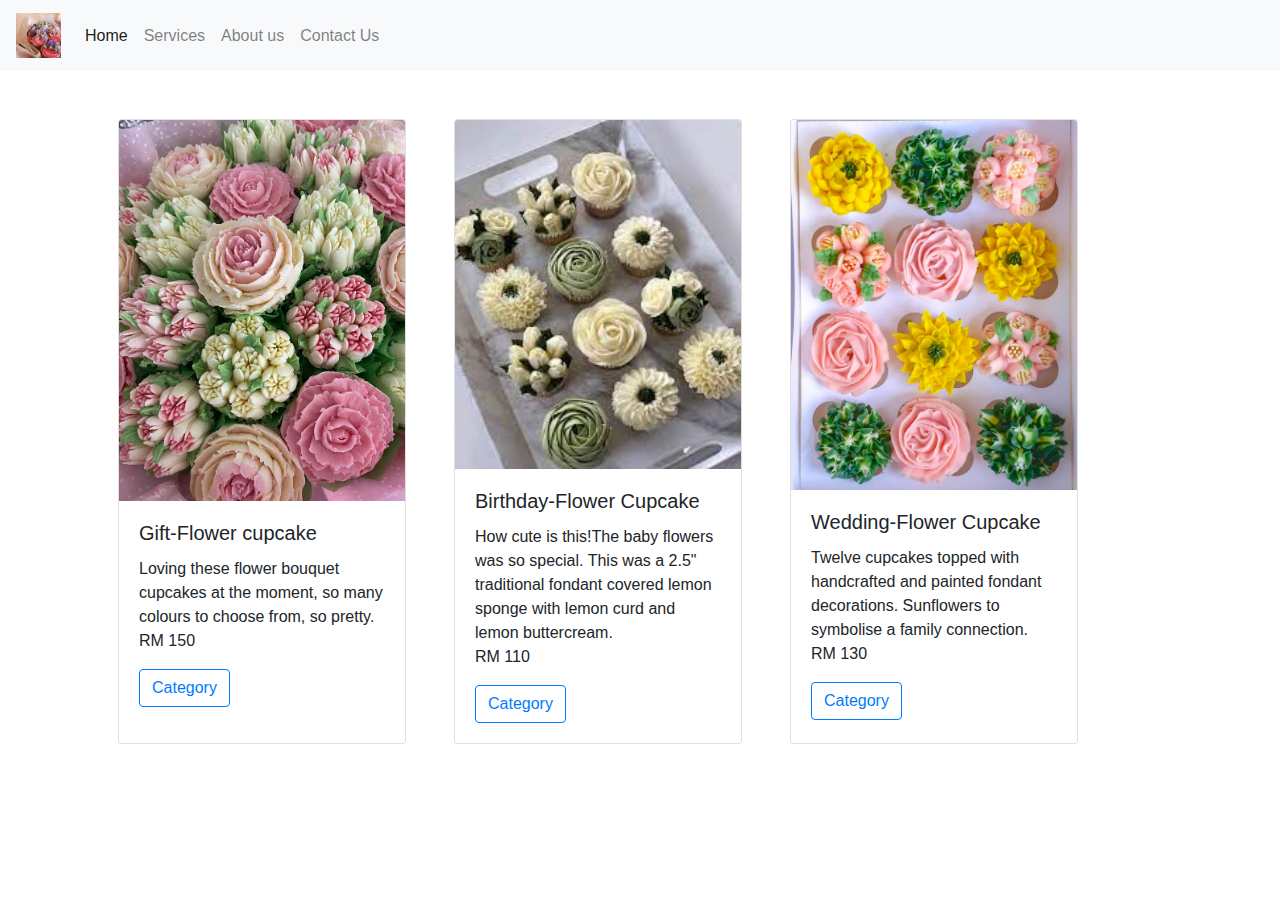
==== index.html @ dc2ddc43 "first commit" ====
<!doctype html>
<html lang="en">
  <head>
    <title>Beauty Flower Cupcake</title>
    <meta charset="utf-8">
    <meta name="viewport" content="width=device-width, initial-scale=1, shrink-to-fit=no">

    <link rel="stylesheet" href="https://stackpath.bootstrapcdn.com/bootstrap/4.3.1/css/bootstrap.min.css" integrity="sha384-ggOyR0iXCbMQv3Xipma34MD+dH/1fQ784/j6cY/iJTQUOhcWr7x9JvoRxT2MZw1T" crossorigin="anonymous">
    <link rel="stylesheet" href="https://cdnjs.cloudflare.com/ajax/libs/font-awesome/6.5.1/css/all.min.css">
  </head>
  <body>

    <nav class="navbar navbar-expand-lg navbar-light bg-light">
        <a class="navbar-brand" href="#"><img src="./assets/logo.jpeg" width="45px"></a>
        <button class="navbar-toggler" type="button" data-toggle="collapse" data-target="#navbarNav" aria-controls="navbarNav" aria-expanded="false" aria-label="Toggle navigation">
          <span class="navbar-toggler-icon"></span>
        </button>
        <div class="collapse navbar-collapse ml-auto" id="navbarNav">
          <ul class="navbar-nav">
            <li class="nav-item active">
              <a class="nav-link" href="index.html">Home <span class="sr-only">(current)</span></a>
            </li>
            <li class="nav-item">
              <a class="nav-link" href="service.html">Services</a>
            </li>
            <li class="nav-item">
              <a class="nav-link" href="aboutus.html">About us</a>
            </li>
            <li class="nav-item">
                <a class="nav-link" href="contactus.html">Contact Us</a>
            </li>
          </ul>
        </div>
      </nav>

<div class ="bg-image"
style="background-image: url('https://cakesbylynn.co.za/wp-content/uploads/2021/05/floral_cupcakes_3.png'); height: 50vh; background-size: cover;">

<div class="container">
    <div class="row">
      <div class="card ml-5 mt-5" style="width: 18rem;">
        <img class="card-img-top" src="./assets/cupcake-bouquets.jpg" alt="Card image cap">
        <div class="card-body">
          <h5 class="card-title">Gift-Flower cupcake</h5>
          <p class="card-text">Loving these flower bouquet cupcakes at the moment, so many colours to choose from, so pretty.<br />RM 150</p>
          <a href="gift.html" class="btn btn-outline-primary">Category</a>
        </div>
      </div>
      <div class="card  ml-5 mt-5" style="width: 18rem;">
        <img class="card-img-top" src="./assets/cupcake.jpeg" alt="Card image cap">
        <div class="card-body">
          <h5 class="card-title">Birthday-Flower Cupcake</h5>
          <p class="card-text">How cute is this!The baby flowers was so special. This was a 2.5" traditional fondant covered lemon sponge with lemon curd and lemon buttercream.<br />RM 110</p>
          <a href="birthday.html" class="btn btn-outline-primary">Category</a>
        </div>
      </div>
      <div class="card  ml-5 mt-5" style="width: 18rem;">
        <img class="card-img-top" src="./assets/flower-cupcake.jpg" alt="Card image cap">
        <div class="card-body">
          <h5 class="card-title">Wedding-Flower Cupcake</h5>
          <p class="card-text">Twelve cupcakes topped with handcrafted and painted fondant decorations. Sunflowers to symbolise a family connection.<br />RM 130</p>
          <a href="wedding.html" class="btn btn-outline-primary">Category</a>
        </div>
      </div>
    </div>
</div>
</div>

    <script src="https://code.jquery.com/jquery-3.3.1.slim.min.js" integrity="sha384-q8i/X+965DzO0rT7abK41JStQIAqVgRVzpbzo5smXKp4YfRvH+8abtTE1Pi6jizo" crossorigin="anonymous"></script>
    <script src="https://cdnjs.cloudflare.com/ajax/libs/popper.js/1.14.7/umd/popper.min.js" integrity="sha384-UO2eT0CpHqdSJQ6hJty5KVphtPhzWj9WO1clHTMGa3JDZwrnQq4sF86dIHNDz0W1" crossorigin="anonymous"></script>
    <script src="https://stackpath.bootstrapcdn.com/bootstrap/4.3.1/js/bootstrap.min.js" integrity="sha384-JjSmVgyd0p3pXB1rRibZUAYoIIy6OrQ6VrjIEaFf/nJGzIxFDsf4x0xIM+B07jRM" crossorigin="anonymous"></script>
  </body>
</html>
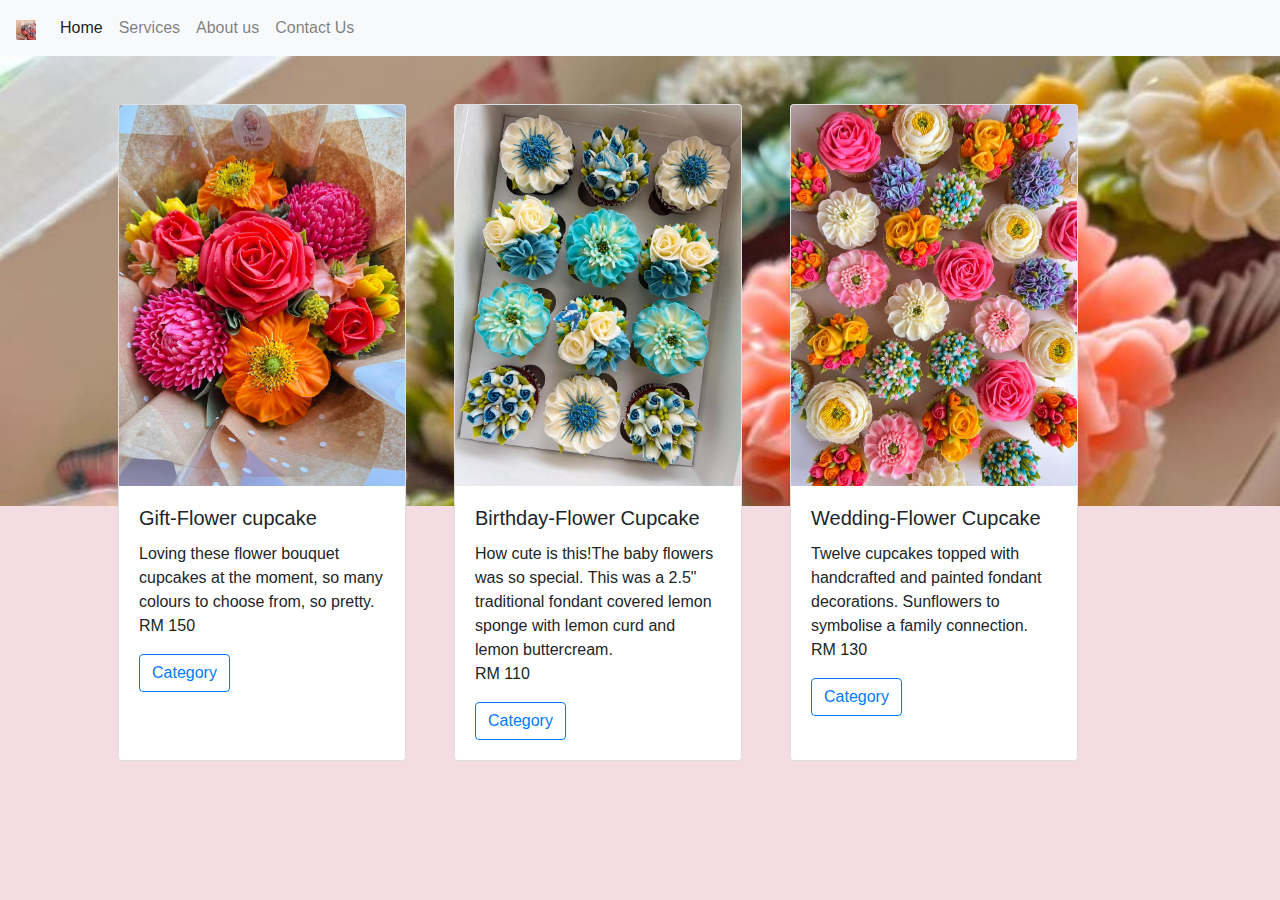
==== commit a699c9fb: "update css style for aboutus, checkout and main page" ====
--- a/index.html
+++ b/index.html
@@ -7,11 +7,16 @@
 
     <link rel="stylesheet" href="https://stackpath.bootstrapcdn.com/bootstrap/4.3.1/css/bootstrap.min.css" integrity="sha384-ggOyR0iXCbMQv3Xipma34MD+dH/1fQ784/j6cY/iJTQUOhcWr7x9JvoRxT2MZw1T" crossorigin="anonymous">
     <link rel="stylesheet" href="https://cdnjs.cloudflare.com/ajax/libs/font-awesome/6.5.1/css/all.min.css">
+    <style>
+    body{
+      background-color: rgb(244, 220, 227);
+    }
+    </style>
   </head>
   <body>
 
     <nav class="navbar navbar-expand-lg navbar-light bg-light">
-        <a class="navbar-brand" href="#"><img src="./assets/logo.jpeg" width="45px"></a>
+        <a class="navbar-brand" href="#"><img src="./assets/logo.jpeg" width="20px"></a>
         <button class="navbar-toggler" type="button" data-toggle="collapse" data-target="#navbarNav" aria-controls="navbarNav" aria-expanded="false" aria-label="Toggle navigation">
           <span class="navbar-toggler-icon"></span>
         </button>
@@ -34,12 +39,12 @@
       </nav>
 
 <div class ="bg-image"
-style="background-image: url('https://cakesbylynn.co.za/wp-content/uploads/2021/05/floral_cupcakes_3.png'); height: 50vh; background-size: cover;">
+style="background-image: url('./assets/hero.jpg'); height: 50vh; background-size: cover;">
 
 <div class="container">
     <div class="row">
       <div class="card ml-5 mt-5" style="width: 18rem;">
-        <img class="card-img-top" src="./assets/cupcake-bouquets.jpg" alt="Card image cap">
+        <img class="card-img-top" src="./assets/hero1.jpg" alt="Card image cap">
         <div class="card-body">
           <h5 class="card-title">Gift-Flower cupcake</h5>
           <p class="card-text">Loving these flower bouquet cupcakes at the moment, so many colours to choose from, so pretty.<br />RM 150</p>
@@ -47,7 +52,7 @@
         </div>
       </div>
       <div class="card  ml-5 mt-5" style="width: 18rem;">
-        <img class="card-img-top" src="./assets/cupcake.jpeg" alt="Card image cap">
+        <img class="card-img-top" src="./assets/hero2.jpg" alt="Card image cap">
         <div class="card-body">
           <h5 class="card-title">Birthday-Flower Cupcake</h5>
           <p class="card-text">How cute is this!The baby flowers was so special. This was a 2.5" traditional fondant covered lemon sponge with lemon curd and lemon buttercream.<br />RM 110</p>
@@ -55,7 +60,7 @@
         </div>
       </div>
       <div class="card  ml-5 mt-5" style="width: 18rem;">
-        <img class="card-img-top" src="./assets/flower-cupcake.jpg" alt="Card image cap">
+        <img class="card-img-top" src="./assets/hero3.jpg" alt="Card image cap">
         <div class="card-body">
           <h5 class="card-title">Wedding-Flower Cupcake</h5>
           <p class="card-text">Twelve cupcakes topped with handcrafted and painted fondant decorations. Sunflowers to symbolise a family connection.<br />RM 130</p>
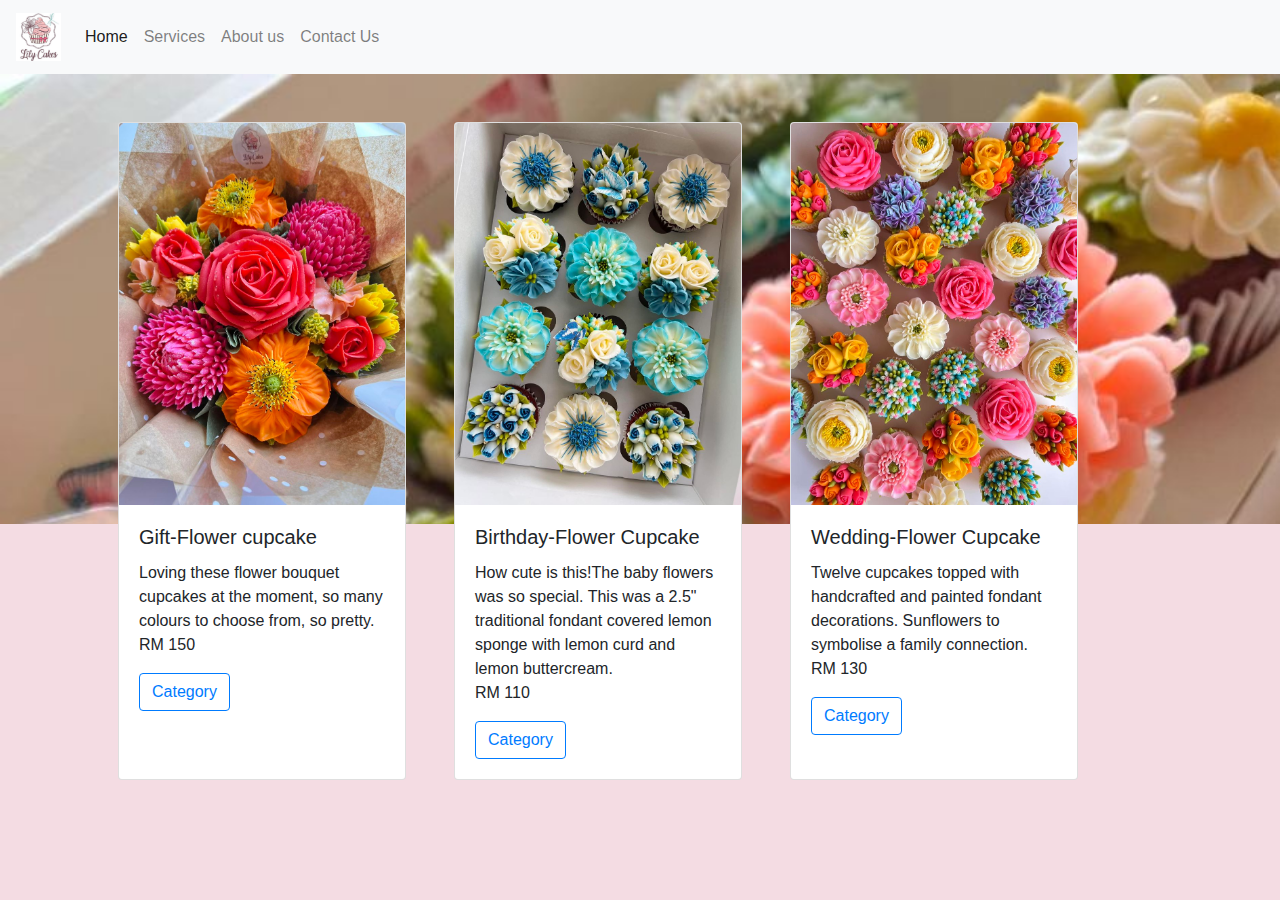
==== commit 53fb15da: "change logo image and done update for about us page" ====
--- a/index.html
+++ b/index.html
@@ -16,7 +16,7 @@
   <body>
 
     <nav class="navbar navbar-expand-lg navbar-light bg-light">
-        <a class="navbar-brand" href="#"><img src="./assets/logo.jpeg" width="20px"></a>
+        <a class="navbar-brand" href="#"><img src="./assets/logo.jpg" width="45px"></a>
         <button class="navbar-toggler" type="button" data-toggle="collapse" data-target="#navbarNav" aria-controls="navbarNav" aria-expanded="false" aria-label="Toggle navigation">
           <span class="navbar-toggler-icon"></span>
         </button>
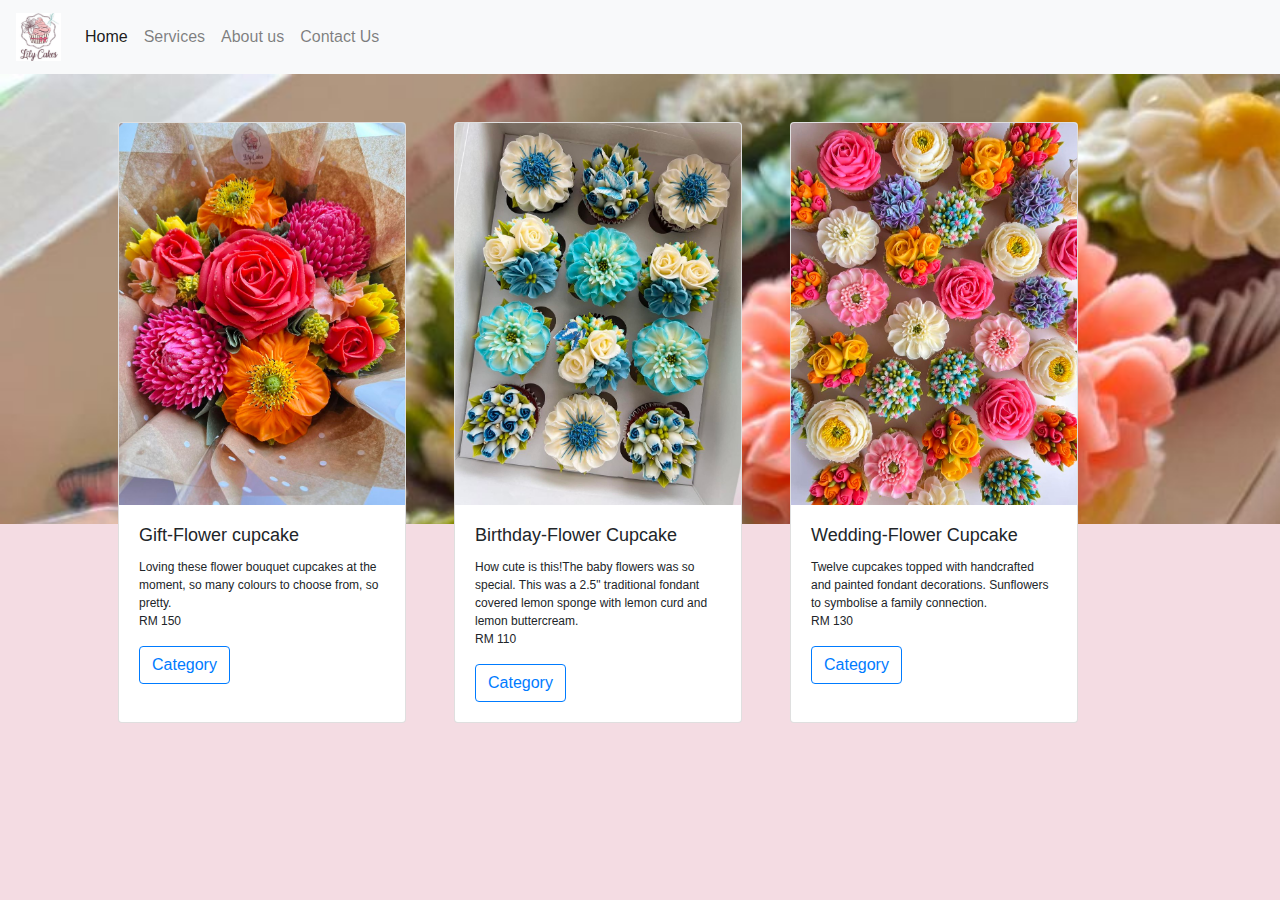
==== commit 26671c2e: "update checkout page" ====
--- a/index.html
+++ b/index.html
@@ -10,6 +10,12 @@
     <style>
     body{
       background-color: rgb(244, 220, 227);
+    }
+    h5{
+      font-size: 18px;
+    }
+    p{
+      font-size: 12px;
     }
     </style>
   </head>
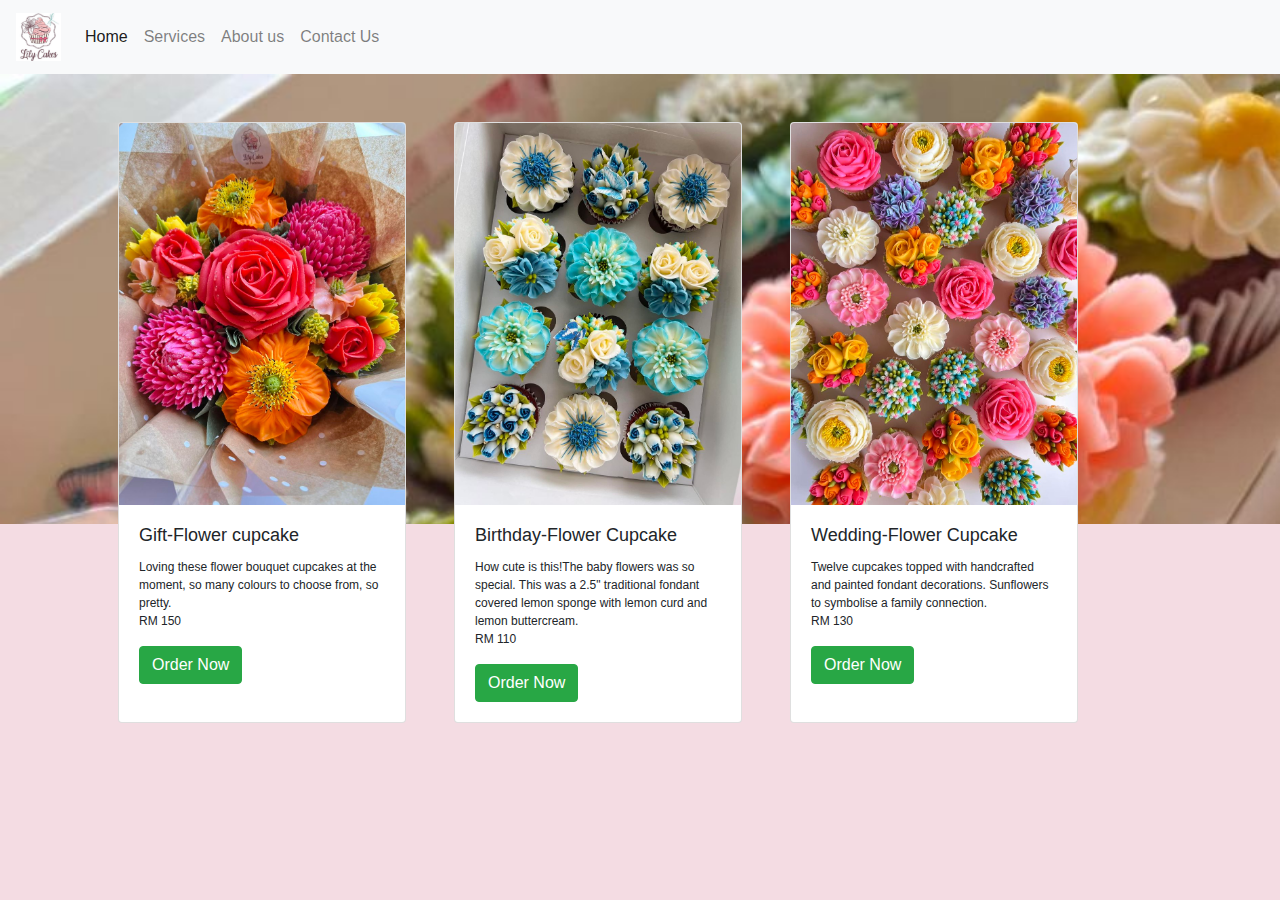
==== commit b9123749: "delete unimportant page" ====
--- a/index.html
+++ b/index.html
@@ -54,7 +54,9 @@
         <div class="card-body">
           <h5 class="card-title">Gift-Flower cupcake</h5>
           <p class="card-text">Loving these flower bouquet cupcakes at the moment, so many colours to choose from, so pretty.<br />RM 150</p>
-          <a href="gift.html" class="btn btn-outline-primary">Category</a>
+          <button type="button" class="btn btn-success" data-toggle="modal" data-target="#cartModal">
+            Order Now
+          </button> 
         </div>
       </div>
       <div class="card  ml-5 mt-5" style="width: 18rem;">
@@ -62,7 +64,9 @@
         <div class="card-body">
           <h5 class="card-title">Birthday-Flower Cupcake</h5>
           <p class="card-text">How cute is this!The baby flowers was so special. This was a 2.5" traditional fondant covered lemon sponge with lemon curd and lemon buttercream.<br />RM 110</p>
-          <a href="birthday.html" class="btn btn-outline-primary">Category</a>
+          <button type="button" class="btn btn-success" data-toggle="modal" data-target="#cartModal">
+            Order Now
+          </button> 
         </div>
       </div>
       <div class="card  ml-5 mt-5" style="width: 18rem;">
@@ -70,13 +74,74 @@
         <div class="card-body">
           <h5 class="card-title">Wedding-Flower Cupcake</h5>
           <p class="card-text">Twelve cupcakes topped with handcrafted and painted fondant decorations. Sunflowers to symbolise a family connection.<br />RM 130</p>
-          <a href="wedding.html" class="btn btn-outline-primary">Category</a>
+          <button type="button" class="btn btn-success" data-toggle="modal" data-target="#cartModal">
+            Order Now
+          </button> 
         </div>
       </div>
     </div>
 </div>
 </div>
 
+
+  <!--Shopping Cart-->
+  <div class="container">
+  </div>
+  <div class="modal fade" id="cartModal" tabindex="-1" role="dialog" aria-labelledby="exampleModalLabel" aria-hidden="true">
+    <div class="modal-dialog modal-lg modal-dialog-centered" role="document">
+      <div class="modal-content">
+        <div class="modal-header border-bottom-0">
+          <h5 class="modal-title" id="exampleModalLabel">
+            Your Shopping Cart
+          </h5>
+          <button type="button" class="close" data-dismiss="modal" aria-label="Close">
+            <span aria-hidden="true">&times;</span>
+          </button>
+        </div>
+        <div class="modal-body">
+          <table class="table table-image">
+            <thead>
+              <tr>
+                <th scope="col"></th>
+                <th scope="col">Product</th>
+                <th scope="col">Price</th>
+                <th scope="col">Qty</th>
+                <th scope="col">Total</th>
+                <th scope="col">Actions</th>
+              </tr>
+            </thead>
+            <tbody>
+              <tr>
+                <td class="w-25">
+                  <img src="./assets/cupcake-bouquets.jpg" class="img-fluid img-thumbnail" alt="Sheep">
+                </td>
+                <td>Gift Cupcake</td>
+                <td>RM150</td>
+                <td class="qty"><input type="text" class="form-control" id="input1" value="1"></td>
+                <td>RM150</td>
+                <td>
+                  <a href="#" class="btn btn-danger btn-sm">
+                    <i class="fa fa-times"></i>
+                  </a>
+                </td>
+              </tr>
+            </tbody>
+          </table> 
+           
+          <div class="d-flex justify-content-end">
+            <h5>Total: <span class="price text-success">RM150</span></h5>
+          </div>
+        </div>
+        <div class="modal-footer border-top-0 d-flex justify-content-between">
+          <button type="button" class="btn btn-secondary" data-dismiss="modal">Close</button>
+          <div id="browse_app">
+            <a class="btn btn-large btn-info" href="checkout.html">Checkout</a>
+          </div>
+        </div>
+      </div>
+    </div>
+  </div>
+
     <script src="https://code.jquery.com/jquery-3.3.1.slim.min.js" integrity="sha384-q8i/X+965DzO0rT7abK41JStQIAqVgRVzpbzo5smXKp4YfRvH+8abtTE1Pi6jizo" crossorigin="anonymous"></script>
     <script src="https://cdnjs.cloudflare.com/ajax/libs/popper.js/1.14.7/umd/popper.min.js" integrity="sha384-UO2eT0CpHqdSJQ6hJty5KVphtPhzWj9WO1clHTMGa3JDZwrnQq4sF86dIHNDz0W1" crossorigin="anonymous"></script>
     <script src="https://stackpath.bootstrapcdn.com/bootstrap/4.3.1/js/bootstrap.min.js" integrity="sha384-JjSmVgyd0p3pXB1rRibZUAYoIIy6OrQ6VrjIEaFf/nJGzIxFDsf4x0xIM+B07jRM" crossorigin="anonymous"></script>
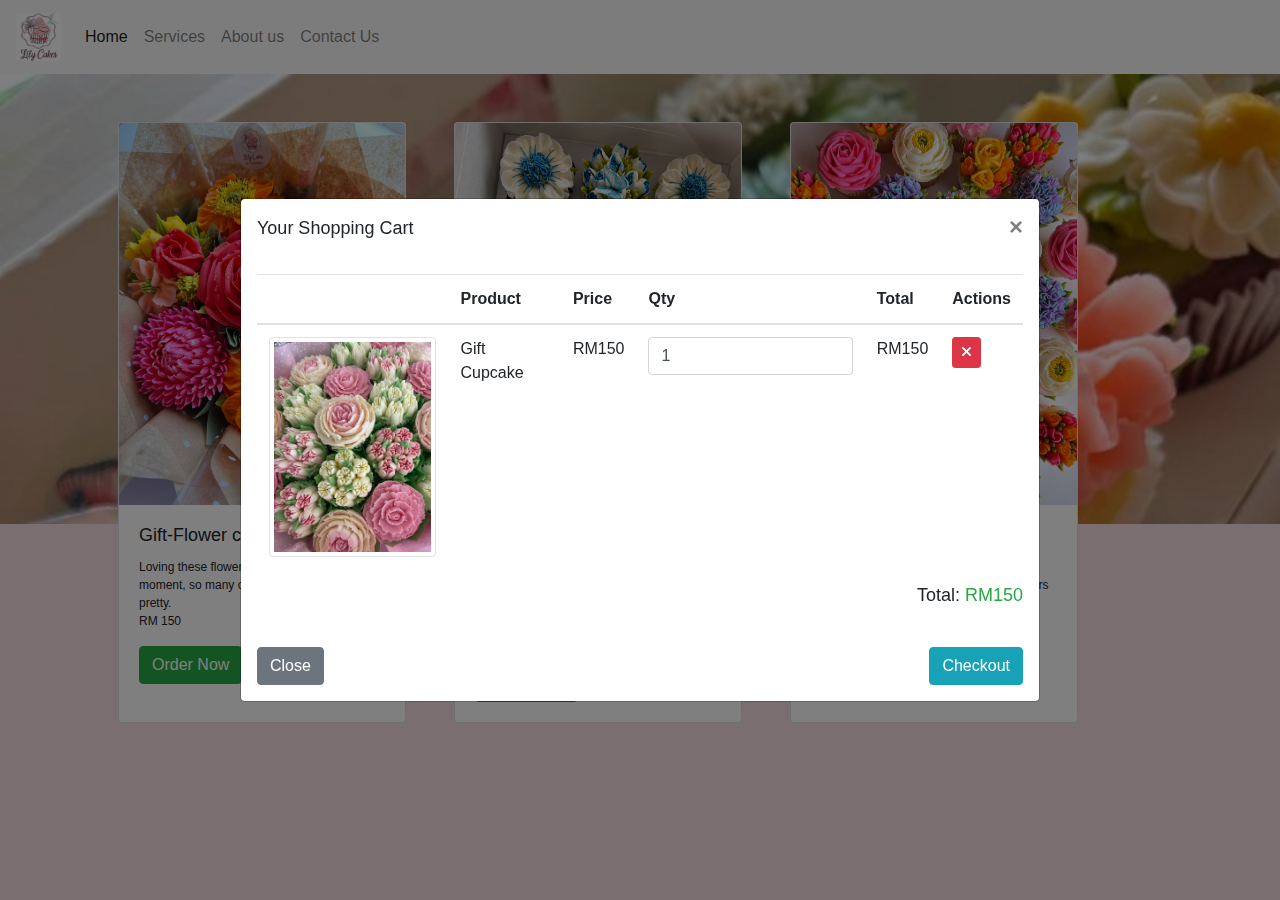
==== commit 98c9e827: "update code for navigation bar" ====
--- a/index.html
+++ b/index.html
@@ -7,7 +7,8 @@
 
     <link rel="stylesheet" href="https://stackpath.bootstrapcdn.com/bootstrap/4.3.1/css/bootstrap.min.css" integrity="sha384-ggOyR0iXCbMQv3Xipma34MD+dH/1fQ784/j6cY/iJTQUOhcWr7x9JvoRxT2MZw1T" crossorigin="anonymous">
     <link rel="stylesheet" href="https://cdnjs.cloudflare.com/ajax/libs/font-awesome/6.5.1/css/all.min.css">
-    <style>
+   <script src="script.js" async></script>
+   <style>
     body{
       background-color: rgb(244, 220, 227);
     }
